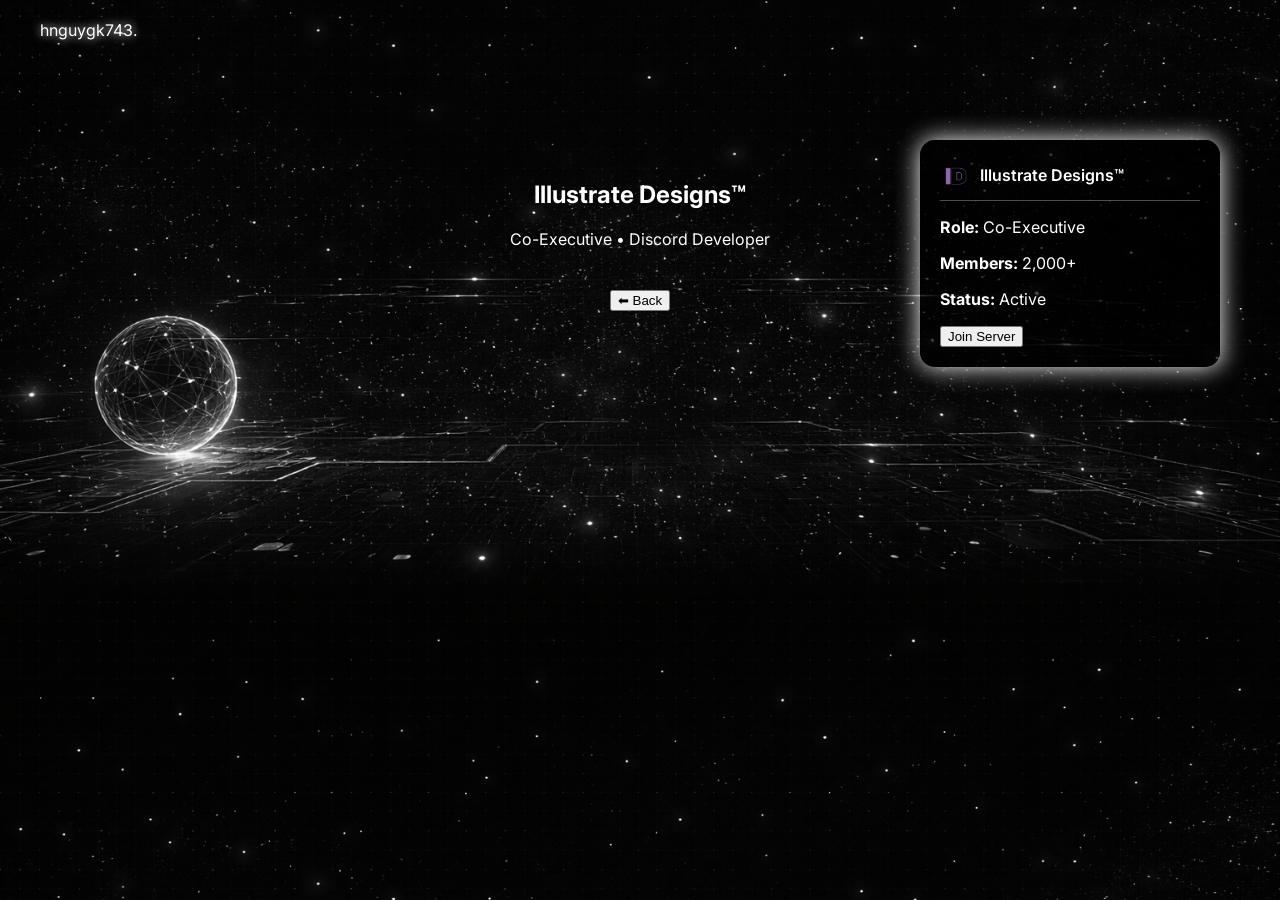
==== server.html @ f6099aa4 "Update server.html" ====
<!DOCTYPE html>
<html lang="en">
<head>
<meta charset="UTF-8">
<title>My Work</title>

<link href="https://fonts.googleapis.com/css2?family=Inter:wght@300;400;600&display=swap" rel="stylesheet">
<link rel="stylesheet" href="style.css">
</head>
<body>

<div class="navbar">
    <div class="logo">hnguygk743<span>.</span></div>
</div>

<div class="hero">
    <h2>Illustrate Designs™</h2>
    <p>Co-Executive • Discord Developer</p>
</div>

<!-- EMBED -->
<div class="embed">

    <div class="embed-header">
        <img src="a9986dc9d496c477d5f020ad5e38b54c.png" class="embed-icon">
        <span>Illustrate Designs™</span>
    </div>

    <div class="embed-line"></div>

    <p><strong>Role:</strong> Co-Executive</p>
    <p><strong>Members:</strong> 2,000+</p>
    <p><strong>Status:</strong> Active</p>

    <!-- JOIN INSIDE -->
    <button class="embed-btn" onclick="joinServer()">Join Server</button>
</div>

<div class="center-btn">
    <button class="main-btn" onclick="goBack()">⬅ Back</button>
</div>

<script>
function goBack() {
    window.location.href = "index.html";
}

function joinServer() {
    window.open("https://discord.gg/C8QUeB5fbR", "_blank");
}
</script>

<script src="script.js"></script>

</body>
</html>
---- style.css ----
body {
    margin: 0;
    font-family: 'Inter', sans-serif;
    color: white;
    overflow: hidden; /* ✅ REMOVES GRAY BAR */

    background-image: url("6d734603-56e5-4f46-83e4-88f0aad1c974.png");
    background-size: cover;
    background-position: center;
}

/* NAV */
.navbar {
    padding: 20px 40px;
}

.logo {
    text-shadow: 0 0 10px white;
}

/* HERO */
.hero {
    text-align: center;
    margin-top: 120px;
}

/* CENTER BUTTON */
.center-btn {
    text-align: center;
    margin-top: 40px;
}

/* EMBED POSITION (LIKE YOUR PIC) */
.embed {
    position: fixed;
    right: 60px;
    top: 140px;

    width: 260px;
    padding: 20px;

    background: rgba(0,0,0,0.7);
    border-radius: 15px;

    box-shadow: 0 0 25px white;
    animation: glow 2s infinite alternate;
}

/* ICON HEADER */
.embed-header {
    display: flex;
    align-items: center;
    gap: 10px;
    font-weight: 600;
}

.embed-icon {
    width: 30px;
    height: 30px;
    border-radius: 8px;
}

/* LINE */
.embed-line {
    height: 1px;
    background: rgba(255,255,255,0.3);
    margin: 10px 0;
}

/* JOIN BUTTON */
.join {
    position: fixed;
    bottom: 40px;
    right: 60px;
}

/* ANIMATION */
@keyframes glow {
    from { box-shadow: 0 0 10px white; }
    to { box-shadow: 0 0 35px white; }
}
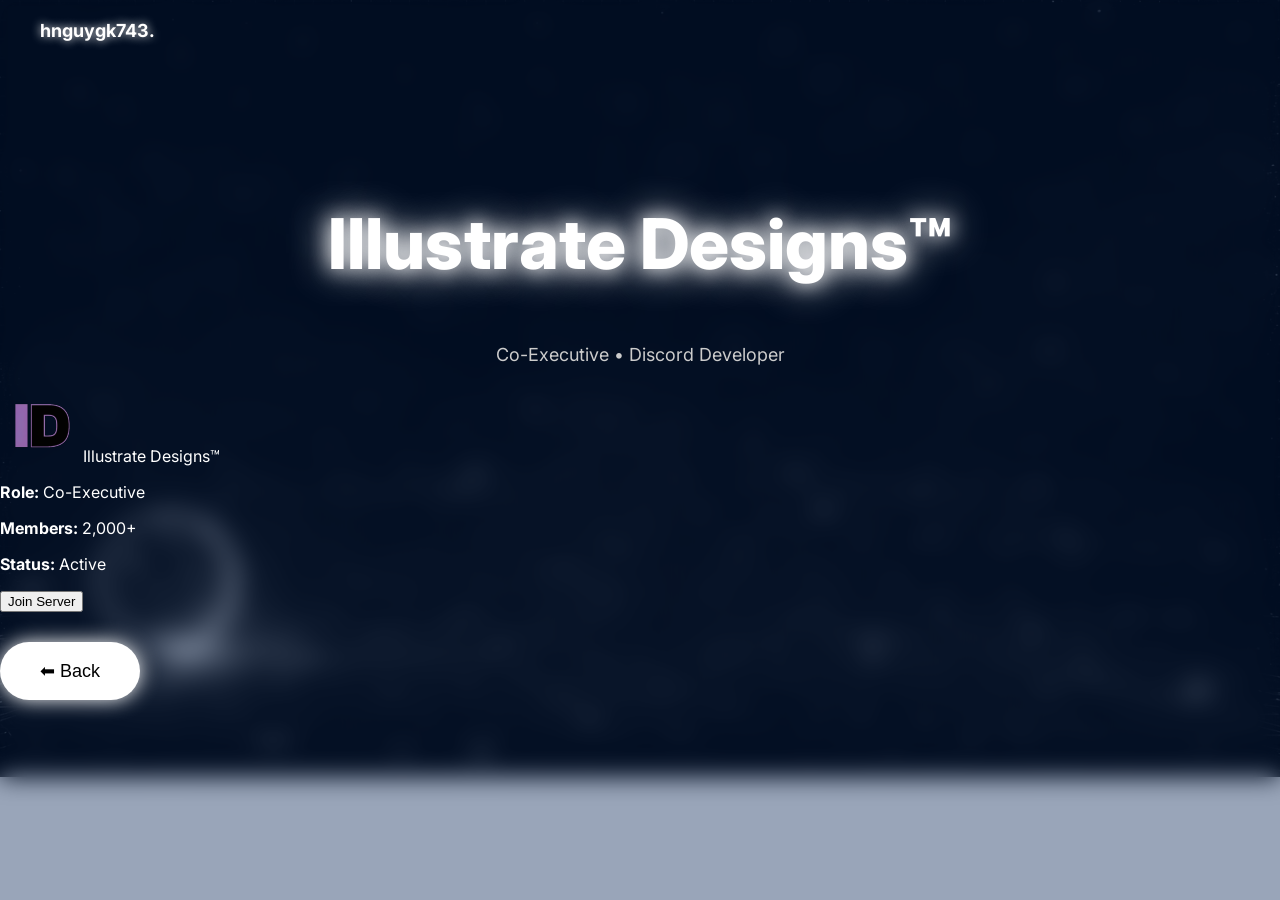
==== commit e6d05395: "Update server.html" ====
--- a/server.html
+++ b/server.html
@@ -32,7 +32,6 @@
     <p><strong>Members:</strong> 2,000+</p>
     <p><strong>Status:</strong> Active</p>
 
-    <!-- JOIN INSIDE -->
     <button class="embed-btn" onclick="joinServer()">Join Server</button>
 </div>
 
--- a/style.css
+++ b/style.css
@@ -2,11 +2,22 @@
     margin: 0;
     font-family: 'Inter', sans-serif;
     color: white;
-    overflow: hidden; /* ✅ REMOVES GRAY BAR */
+    overflow: hidden;
 
-    background-image: url("6d734603-56e5-4f46-83e4-88f0aad1c974.png");
-    background-size: cover;
-    background-position: center;
+    background: url("6d734603-56e5-4f46-83e4-88f0aad1c974.png") center/cover no-repeat;
+}
+
+/* BLUR + BLUE TINT */
+body::before {
+    content: "";
+    position: fixed;
+    width: 100%;
+    height: 100%;
+
+    backdrop-filter: blur(12px);
+    background: rgba(0, 30, 80, 0.4);
+
+    z-index: -1;
 }
 
 /* NAV */
@@ -15,67 +26,144 @@
 }
 
 .logo {
+    font-weight: 700;
+    font-size: 18px;
     text-shadow: 0 0 10px white;
 }
 
 /* HERO */
 .hero {
     text-align: center;
-    margin-top: 120px;
+    margin-top: 140px;
 }
 
-/* CENTER BUTTON */
-.center-btn {
-    text-align: center;
-    margin-top: 40px;
+.hero h1 {
+    font-size: 16px;
+    letter-spacing: 5px;
+    color: #aaa;
 }
 
-/* EMBED POSITION (LIKE YOUR PIC) */
-.embed {
-    position: fixed;
-    right: 60px;
-    top: 140px;
+.hero h2 {
+    font-size: 70px;
+    font-weight: 800;
 
-    width: 260px;
-    padding: 20px;
-
-    background: rgba(0,0,0,0.7);
-    border-radius: 15px;
-
-    box-shadow: 0 0 25px white;
-    animation: glow 2s infinite alternate;
+    text-shadow:
+        0 0 20px white,
+        0 0 40px white;
 }
 
-/* ICON HEADER */
-.embed-header {
-    display: flex;
-    align-items: center;
-    gap: 10px;
-    font-weight: 600;
+.hero p {
+    font-size: 18px;
+    color: #ccc;
 }
 
-.embed-icon {
-    width: 30px;
-    height: 30px;
-    border-radius: 8px;
+/* BUTTON */
+.main-btn {
+    margin-top: 30px;
+    padding: 18px 40px;
+    font-size: 18px;
+
+    border-radius: 30px;
+    border: none;
+
+    background: white;
+    color: black;
+
+    box-shadow: 0 0 20px white;
+
+    cursor: pointer;
+    transition: 0.3s;
 }
 
-/* LINE */
-.embed-line {
-    height: 1px;
-    background: rgba(255,255,255,0.3);
+.main-btn:hover {
+    transform: scale(1.05);
+    box-shadow: 0 0 40px white;
+}
+
+/* FLOATING EMBEDS AREA */
+.embed-area {
+    position: absolute;
+    width: 100%;
+    height: 100%;
+    pointer-events: none;
+}
+
+/* FLOATING EMBEDS */
+.floating-embed {
+    position: absolute;
+    width: 200px;
+    height: 120px;
+
+    border-radius: 15px;
+    background: rgba(0,0,0,0.4);
+    border: 1px solid white;
+
+    box-shadow: 0 0 20px rgba(255,255,255,0.3);
+
+    animation: floatMove 12s infinite linear;
+}
+
+/* DIFFERENT POSITIONS */
+.floating-embed:nth-child(1) {
+    top: 20%;
+    left: -200px;
+    animation-delay: 0s;
+}
+
+.floating-embed:nth-child(2) {
+    top: 60%;
+    left: -250px;
+    animation-delay: 4s;
+}
+
+.floating-embed:nth-child(3) {
+    top: 40%;
+    left: -300px;
+    animation-delay: 8s;
+}
+
+/* MOVEMENT */
+@keyframes floatMove {
+    from { transform: translateX(0); }
+    to { transform: translateX(140vw); }
+}
+
+/* PLAYER */
+.player {
+    position: fixed;
+    bottom: 20px;
+    right: 20px;
+    width: 260px;
+
+    background: rgba(0,0,0,0.6);
+    padding: 20px;
+    border-radius: 20px;
+
+    border: 1px solid white;
+    box-shadow: 0 0 20px white;
+}
+
+.cover {
+    width: 100%;
+    border-radius: 10px;
+    box-shadow: 0 0 15px white;
+}
+
+.controls button {
+    background: white;
+    border: none;
+    border-radius: 50%;
+    padding: 10px;
+}
+
+/* PROGRESS */
+.progress-container {
+    height: 5px;
+    background: rgba(255,255,255,0.2);
     margin: 10px 0;
 }
 
-/* JOIN BUTTON */
-.join {
-    position: fixed;
-    bottom: 40px;
-    right: 60px;
+#progress {
+    background: white;
+    height: 100%;
 }
-
-/* ANIMATION */
-@keyframes glow {
-    from { box-shadow: 0 0 10px white; }
-    to { box-shadow: 0 0 35px white; }
-}
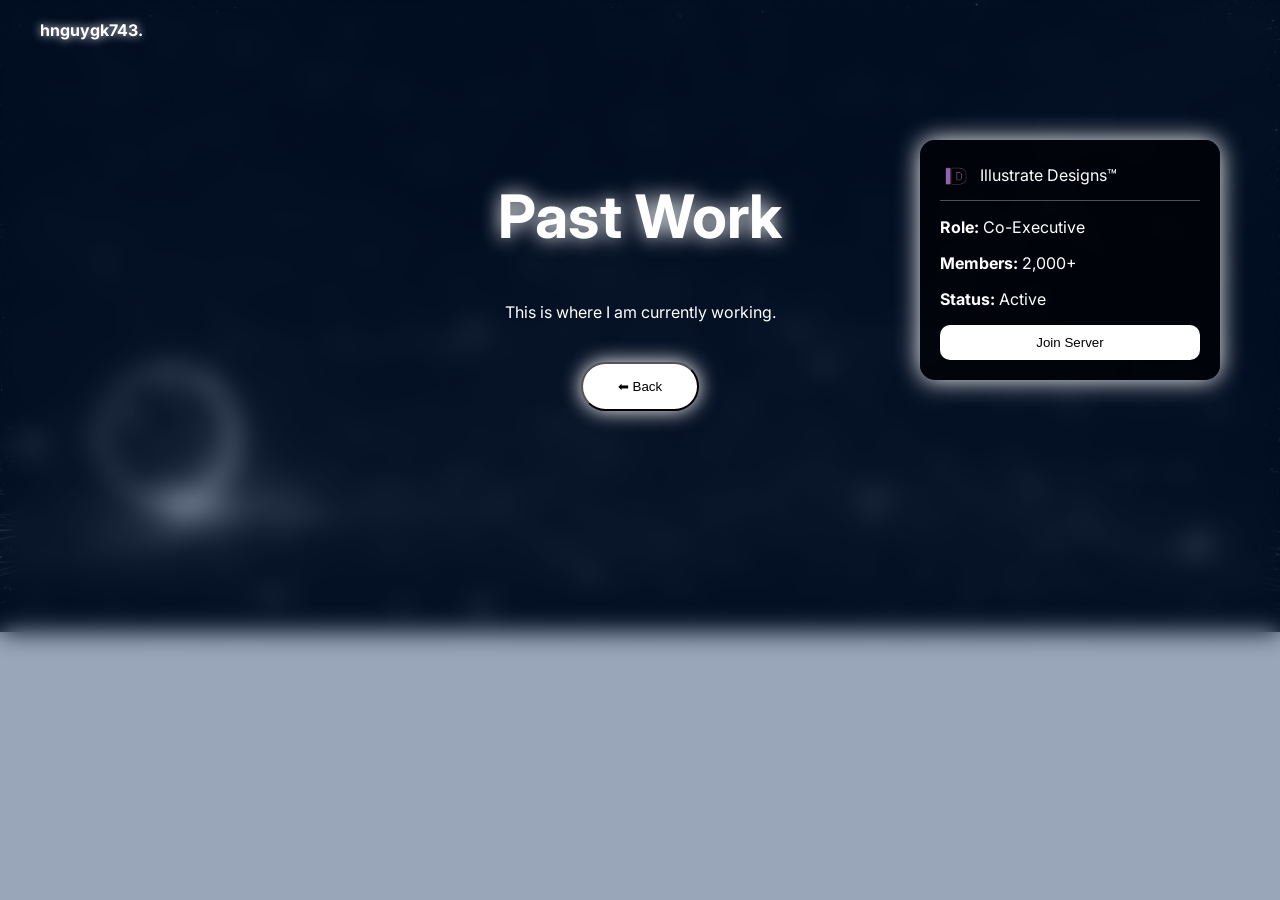
==== commit 8f18de0a: "Update server.html" ====
--- a/server.html
+++ b/server.html
@@ -14,8 +14,8 @@
 </div>
 
 <div class="hero">
-    <h2>Illustrate Designs™</h2>
-    <p>Co-Executive • Discord Developer</p>
+    <h2>Past Work</h2>
+    <p>This is where I am currently working.</p>
 </div>
 
 <!-- EMBED -->
--- a/style.css
+++ b/style.css
@@ -1,169 +1,141 @@
 body {
-    margin: 0;
-    font-family: 'Inter', sans-serif;
-    color: white;
-    overflow: hidden;
+    margin:0;
+    font-family:'Inter',sans-serif;
+    color:white;
+    overflow:hidden;
 
-    background: url("6d734603-56e5-4f46-83e4-88f0aad1c974.png") center/cover no-repeat;
+    background:url("6d734603-56e5-4f46-83e4-88f0aad1c974.png") center/cover no-repeat;
 }
 
-/* BLUR + BLUE TINT */
+/* BLUR */
 body::before {
-    content: "";
-    position: fixed;
-    width: 100%;
-    height: 100%;
-
-    backdrop-filter: blur(12px);
-    background: rgba(0, 30, 80, 0.4);
-
-    z-index: -1;
+    content:"";
+    position:fixed;
+    width:100%;
+    height:100%;
+    backdrop-filter:blur(12px);
+    background:rgba(0,30,80,0.4);
+    z-index:-1;
 }
 
 /* NAV */
-.navbar {
-    padding: 20px 40px;
-}
+.navbar { padding:20px 40px; }
 
 .logo {
-    font-weight: 700;
-    font-size: 18px;
-    text-shadow: 0 0 10px white;
+    font-weight:700;
+    text-shadow:0 0 10px white;
 }
 
 /* HERO */
 .hero {
-    text-align: center;
-    margin-top: 140px;
-}
-
-.hero h1 {
-    font-size: 16px;
-    letter-spacing: 5px;
-    color: #aaa;
+    text-align:center;
+    margin-top:120px;
 }
 
 .hero h2 {
-    font-size: 70px;
-    font-weight: 800;
-
-    text-shadow:
-        0 0 20px white,
-        0 0 40px white;
-}
-
-.hero p {
-    font-size: 18px;
-    color: #ccc;
+    font-size:60px;
+    text-shadow:0 0 20px white;
 }
 
 /* BUTTON */
 .main-btn {
-    margin-top: 30px;
-    padding: 18px 40px;
-    font-size: 18px;
-
-    border-radius: 30px;
-    border: none;
-
-    background: white;
-    color: black;
-
-    box-shadow: 0 0 20px white;
-
-    cursor: pointer;
-    transition: 0.3s;
-}
-
-.main-btn:hover {
-    transform: scale(1.05);
-    box-shadow: 0 0 40px white;
-}
-
-/* FLOATING EMBEDS AREA */
-.embed-area {
-    position: absolute;
-    width: 100%;
-    height: 100%;
-    pointer-events: none;
-}
-
-/* FLOATING EMBEDS */
-.floating-embed {
-    position: absolute;
-    width: 200px;
-    height: 120px;
-
-    border-radius: 15px;
-    background: rgba(0,0,0,0.4);
-    border: 1px solid white;
-
-    box-shadow: 0 0 20px rgba(255,255,255,0.3);
-
-    animation: floatMove 12s infinite linear;
-}
-
-/* DIFFERENT POSITIONS */
-.floating-embed:nth-child(1) {
-    top: 20%;
-    left: -200px;
-    animation-delay: 0s;
-}
-
-.floating-embed:nth-child(2) {
-    top: 60%;
-    left: -250px;
-    animation-delay: 4s;
-}
-
-.floating-embed:nth-child(3) {
-    top: 40%;
-    left: -300px;
-    animation-delay: 8s;
-}
-
-/* MOVEMENT */
-@keyframes floatMove {
-    from { transform: translateX(0); }
-    to { transform: translateX(140vw); }
+    padding:15px 35px;
+    border-radius:30px;
+    background:white;
+    color:black;
+    box-shadow:0 0 20px white;
+    cursor:pointer;
 }
 
 /* PLAYER */
 .player {
-    position: fixed;
-    bottom: 20px;
-    right: 20px;
-    width: 260px;
+    position:fixed;
+    bottom:20px;
+    right:20px;
+    width:260px;
 
-    background: rgba(0,0,0,0.6);
-    padding: 20px;
-    border-radius: 20px;
+    background:rgba(0,0,0,0.6);
+    padding:20px;
+    border-radius:20px;
 
-    border: 1px solid white;
-    box-shadow: 0 0 20px white;
+    border:1px solid white;
+    box-shadow:0 0 20px white;
 }
 
 .cover {
-    width: 100%;
-    border-radius: 10px;
-    box-shadow: 0 0 15px white;
+    width:100%;
+    border-radius:10px;
+    box-shadow:0 0 15px white;
+}
+
+.controls {
+    display:flex;
+    justify-content:center;
+    gap:10px;
 }
 
 .controls button {
-    background: white;
-    border: none;
-    border-radius: 50%;
-    padding: 10px;
+    background:white;
+    border:none;
+    border-radius:50%;
+    padding:10px;
 }
 
-/* PROGRESS */
 .progress-container {
-    height: 5px;
-    background: rgba(255,255,255,0.2);
-    margin: 10px 0;
+    height:5px;
+    background:rgba(255,255,255,0.2);
+    margin:10px 0;
 }
 
 #progress {
-    background: white;
-    height: 100%;
+    height:100%;
+    background:white;
 }
+
+/* EMBED */
+.embed {
+    position:fixed;
+    right:60px;
+    top:140px;
+
+    width:260px;
+    padding:20px;
+
+    background:rgba(0,0,0,0.7);
+    border-radius:15px;
+
+    box-shadow:0 0 25px white;
+}
+
+.embed-header {
+    display:flex;
+    align-items:center;
+    gap:10px;
+}
+
+.embed-icon {
+    width:30px;
+    height:30px;
+    border-radius:8px;
+}
+
+.embed-line {
+    height:1px;
+    background:rgba(255,255,255,0.3);
+    margin:10px 0;
+}
+
+.embed-btn {
+    width:100%;
+    padding:10px;
+    border-radius:10px;
+    background:white;
+    color:black;
+    border:none;
+    cursor:pointer;
+}
+
+.center-btn {
+    text-align:center;
+    margin-top:40px;
+}
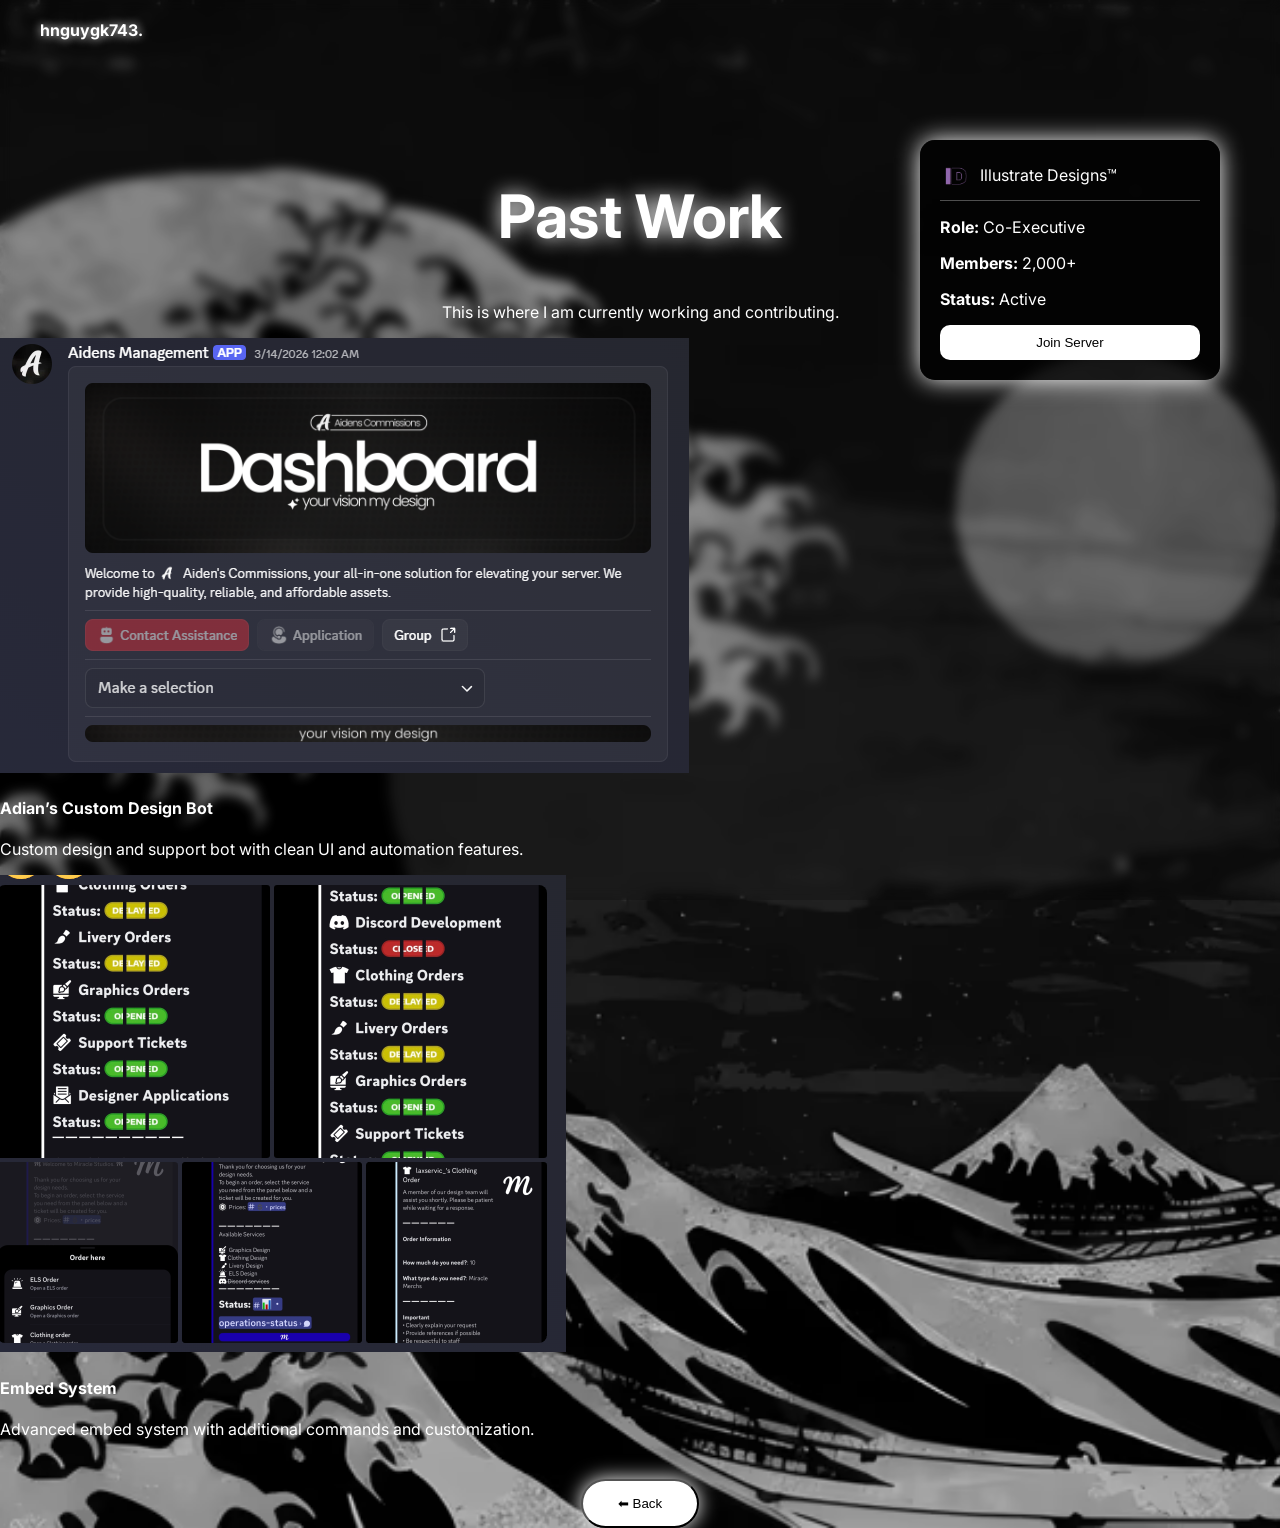
==== commit 7a2e72cd: "Update server.html" ====
--- a/server.html
+++ b/server.html
@@ -15,10 +15,10 @@
 
 <div class="hero">
     <h2>Past Work</h2>
-    <p>This is where I am currently working.</p>
+    <p>This is where I am currently working and contributing.</p>
 </div>
 
-<!-- EMBED -->
+<!-- MAIN EMBED -->
 <div class="embed">
 
     <div class="embed-header">
@@ -33,6 +33,30 @@
     <p><strong>Status:</strong> Active</p>
 
     <button class="embed-btn" onclick="joinServer()">Join Server</button>
+</div>
+
+<!-- PROJECT EMBED 1 -->
+<div class="project-embed">
+
+    <img src="1.png" class="project-img">
+
+    <div>
+        <h4>Adian’s Custom Design Bot</h4>
+        <p>Custom design and support bot with clean UI and automation features.</p>
+    </div>
+
+</div>
+
+<!-- PROJECT EMBED 2 -->
+<div class="project-embed">
+
+    <img src="Screenshot 2026-03-23 000004.png" class="project-img">
+
+    <div>
+        <h4>Embed System</h4>
+        <p>Advanced embed system with additional commands and customization.</p>
+    </div>
+
 </div>
 
 <div class="center-btn">
--- a/style.css
+++ b/style.css
@@ -4,7 +4,7 @@
     color:white;
     overflow:hidden;
 
-    background:url("6d734603-56e5-4f46-83e4-88f0aad1c974.png") center/cover no-repeat;
+    background: url("9eab687cdd4089ffe0fb1c131cbe77d1.png") center 20% / cover no-repeat;
 }
 
 /* BLUR */
@@ -13,10 +13,11 @@
     position:fixed;
     width:100%;
     height:100%;
-    backdrop-filter:blur(12px);
-    background:rgba(0,30,80,0.4);
+    backdrop-filter: blur(6px); /* less blur */
+    background: rgba(0,0,0,0.2); /* removes blue tint */
     z-index:-1;
 }
+
 
 /* NAV */
 .navbar { padding:20px 40px; }
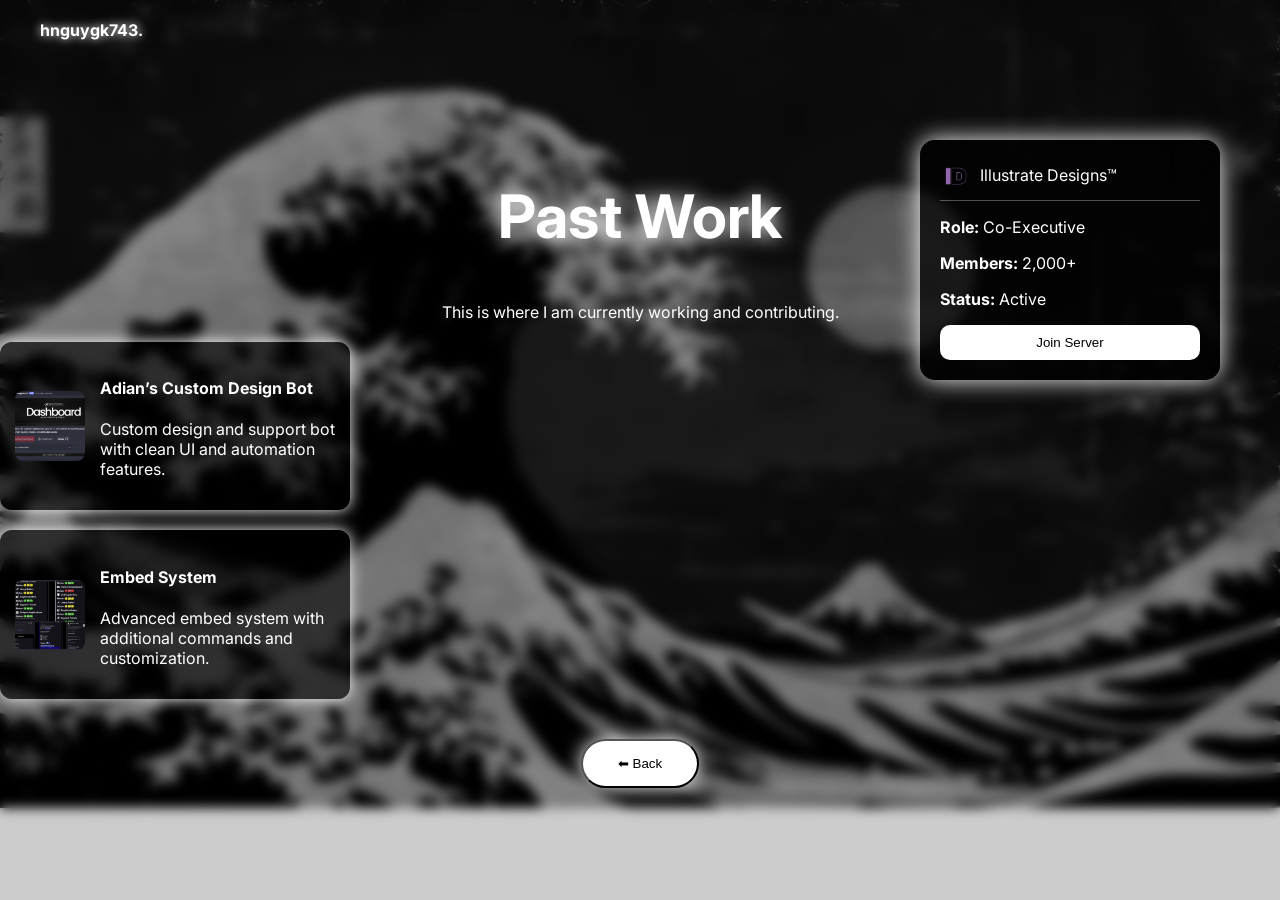
==== commit cdd67c86: "Update server.html" ====
--- a/server.html
+++ b/server.html
@@ -36,7 +36,7 @@
 </div>
 
 <!-- PROJECT EMBED 1 -->
-<div class="project-embed">
+<div class="project-embed" onclick="openPreview('1.png')">
 
     <img src="1.png" class="project-img">
 
@@ -48,7 +48,7 @@
 </div>
 
 <!-- PROJECT EMBED 2 -->
-<div class="project-embed">
+<div class="project-embed" onclick="openPreview('Screenshot 2026-03-23 000004.png')">
 
     <img src="Screenshot 2026-03-23 000004.png" class="project-img">
 
@@ -63,6 +63,11 @@
     <button class="main-btn" onclick="goBack()">⬅ Back</button>
 </div>
 
+<!-- 🔥 FULLSCREEN PREVIEW -->
+<div id="preview" class="preview" onclick="closePreview()">
+    <img id="previewImg">
+</div>
+
 <script>
 function goBack() {
     window.location.href = "index.html";
@@ -71,6 +76,16 @@
 function joinServer() {
     window.open("https://discord.gg/C8QUeB5fbR", "_blank");
 }
+
+/* PREVIEW */
+function openPreview(src) {
+    document.getElementById("preview").style.display = "flex";
+    document.getElementById("previewImg").src = src;
+}
+
+function closePreview() {
+    document.getElementById("preview").style.display = "none";
+}
 </script>
 
 <script src="script.js"></script>
--- a/style.css
+++ b/style.css
@@ -140,3 +140,26 @@
     text-align:center;
     margin-top:40px;
 }
+/* PROJECT EMBEDS */
+.project-embed {
+    display: flex;
+    gap: 15px;
+    align-items: center;
+
+    margin-top: 20px;
+    padding: 15px;
+
+    width: 320px;
+
+    background: rgba(0,0,0,0.6);
+    border-radius: 12px;
+
+    box-shadow: 0 0 15px white;
+}
+
+.project-img {
+    width: 70px;
+    height: 70px;
+    object-fit: cover;
+    border-radius: 8px;
+}
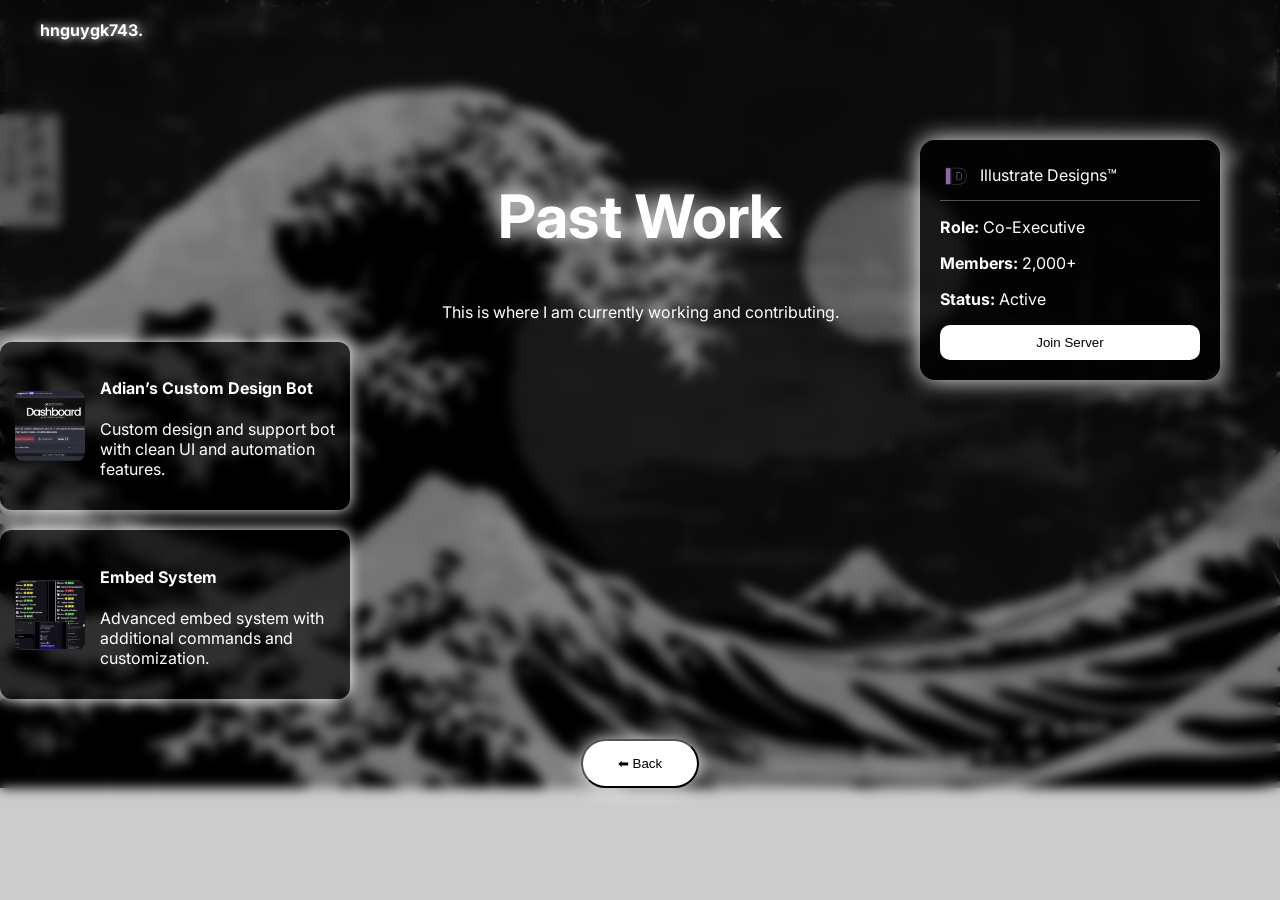
==== commit 4ffa51f3: "Update server.html" ====
--- a/server.html
+++ b/server.html
@@ -20,7 +20,6 @@
 
 <!-- MAIN EMBED -->
 <div class="embed">
-
     <div class="embed-header">
         <img src="a9986dc9d496c477d5f020ad5e38b54c.png" class="embed-icon">
         <span>Illustrate Designs™</span>
@@ -35,26 +34,23 @@
     <button class="embed-btn" onclick="joinServer()">Join Server</button>
 </div>
 
-<!-- PROJECT EMBED 1 -->
-<div class="project-embed" onclick="openPreview('1.png')">
+<!-- 🔥 PROJECT GRID -->
+<div class="project-grid">
 
-    <img src="1.png" class="project-img">
-
-    <div>
-        <h4>Adian’s Custom Design Bot</h4>
-        <p>Custom design and support bot with clean UI and automation features.</p>
+    <div class="project-embed" onclick="openPreview('1.png')">
+        <img src="1.png" class="project-img">
+        <div>
+            <h4>Adian’s Custom Design Bot</h4>
+            <p>Custom design and support bot with clean UI and automation features.</p>
+        </div>
     </div>
 
-</div>
-
-<!-- PROJECT EMBED 2 -->
-<div class="project-embed" onclick="openPreview('Screenshot 2026-03-23 000004.png')">
-
-    <img src="Screenshot 2026-03-23 000004.png" class="project-img">
-
-    <div>
-        <h4>Embed System</h4>
-        <p>Advanced embed system with additional commands and customization.</p>
+    <div class="project-embed" onclick="openPreview('Screenshot 2026-03-23 000004.png')">
+        <img src="Screenshot 2026-03-23 000004.png" class="project-img">
+        <div>
+            <h4>Embed System</h4>
+            <p>Advanced embed system with additional commands and customization.</p>
+        </div>
     </div>
 
 </div>
@@ -63,7 +59,7 @@
     <button class="main-btn" onclick="goBack()">⬅ Back</button>
 </div>
 
-<!-- 🔥 FULLSCREEN PREVIEW -->
+<!-- PREVIEW -->
 <div id="preview" class="preview" onclick="closePreview()">
     <img id="previewImg">
 </div>
@@ -77,7 +73,6 @@
     window.open("https://discord.gg/C8QUeB5fbR", "_blank");
 }
 
-/* PREVIEW */
 function openPreview(src) {
     document.getElementById("preview").style.display = "flex";
     document.getElementById("previewImg").src = src;
--- a/style.css
+++ b/style.css
@@ -163,3 +163,27 @@
     object-fit: cover;
     border-radius: 8px;
 }
+/* FULLSCREEN PREVIEW */
+.preview {
+    position: fixed;
+    top: 0;
+    left: 0;
+    width: 100%;
+    height: 100%;
+
+    background: rgba(0,0,0,0.9);
+
+    display: none;
+    justify-content: center;
+    align-items: center;
+
+    z-index: 999;
+}
+
+.preview img {
+    max-width: 80%;
+    max-height: 80%;
+    border-radius: 10px;
+
+    box-shadow: 0 0 30px white;
+}
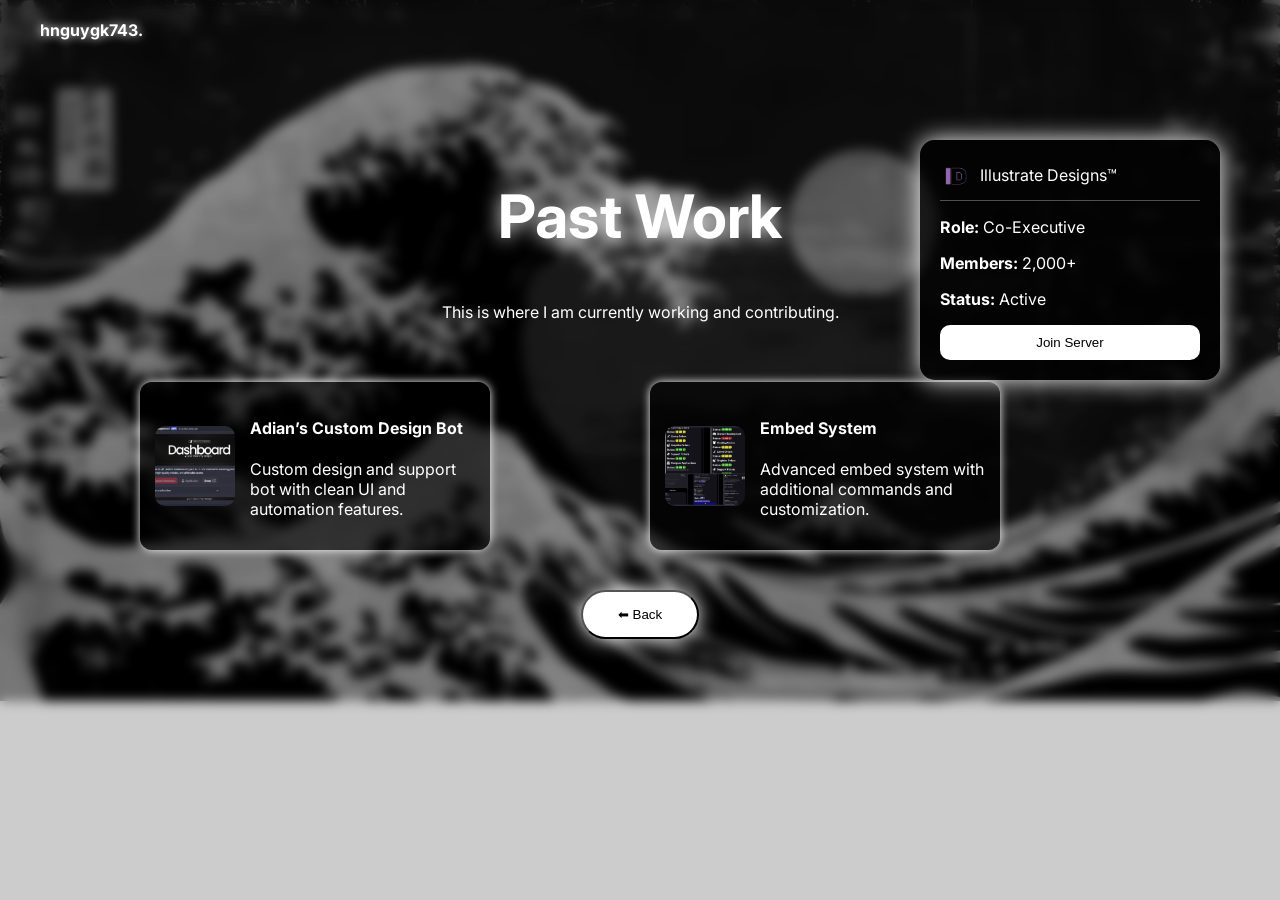
==== commit 5fb45213: "Update server.html" ====
--- a/server.html
+++ b/server.html
@@ -34,7 +34,7 @@
     <button class="embed-btn" onclick="joinServer()">Join Server</button>
 </div>
 
-<!-- 🔥 PROJECT GRID -->
+<!-- PROJECT GRID -->
 <div class="project-grid">
 
     <div class="project-embed" onclick="openPreview('1.png')">
@@ -64,6 +64,9 @@
     <img id="previewImg">
 </div>
 
+<!-- 🔥 AUDIO (keeps music working on this page) -->
+<audio id="bgMusic"></audio>
+
 <script>
 function goBack() {
     window.location.href = "index.html";
@@ -81,6 +84,27 @@
 function closePreview() {
     document.getElementById("preview").style.display = "none";
 }
+
+/* 🔥 RESTORE MUSIC */
+window.addEventListener("load", () => {
+    const audio = document.getElementById("bgMusic");
+
+    const savedIndex = localStorage.getItem("songIndex");
+    const savedTime = localStorage.getItem("songTime");
+
+    if (savedIndex !== null) {
+        const songs = JSON.parse(localStorage.getItem("songsList"));
+
+        if (songs) {
+            audio.src = songs[savedIndex].file;
+
+            audio.addEventListener("loadedmetadata", () => {
+                audio.currentTime = savedTime || 0;
+                audio.play();
+            });
+        }
+    }
+});
 </script>
 
 <script src="script.js"></script>
--- a/style.css
+++ b/style.css
@@ -187,3 +187,87 @@
 
     box-shadow: 0 0 30px white;
 }
+/* GRID */
+.project-grid {
+    display: grid;
+    grid-template-columns: repeat(auto-fit, minmax(320px, 1fr));
+    gap: 20px;
+
+    margin: 40px auto;
+    width: 90%;
+    max-width: 1000px;
+}
+
+/* EMBED CARD */
+.project-embed {
+    display: flex;
+    gap: 15px;
+    align-items: center;
+
+    padding: 15px;
+
+    background: rgba(0,0,0,0.6);
+    border-radius: 12px;
+
+    box-shadow: 0 0 10px white;
+
+    cursor: pointer;
+    transition: 0.25s;
+}
+
+.project-embed:hover {
+    transform: translateY(-5px) scale(1.02);
+    box-shadow: 0 0 25px white;
+}
+
+/* IMAGE */
+.project-img {
+    width: 80px;
+    height: 80px;
+    object-fit: cover;
+    border-radius: 10px;
+}
+/* LOADER */
+#loader {
+    position: fixed;
+    width: 100%;
+    height: 100%;
+    background: black;
+
+    display: flex;
+    justify-content: center;
+    align-items: center;
+
+    z-index: 9999;
+}
+
+/* TEXT */
+.loader-text {
+    font-size: 28px;
+    font-weight: 600;
+    margin-bottom: 15px;
+
+    text-align: center;
+    text-shadow: 0 0 15px white;
+}
+
+/* BAR */
+.loader-bar {
+    width: 200px;
+    height: 4px;
+    background: rgba(255,255,255,0.2);
+    border-radius: 10px;
+    overflow: hidden;
+}
+
+.loader-fill {
+    width: 0%;
+    height: 100%;
+    background: white;
+    animation: loadBar 2s ease forwards;
+}
+
+/* ANIMATION */
+@keyframes loadBar {
+    to { width: 100%; }
+}
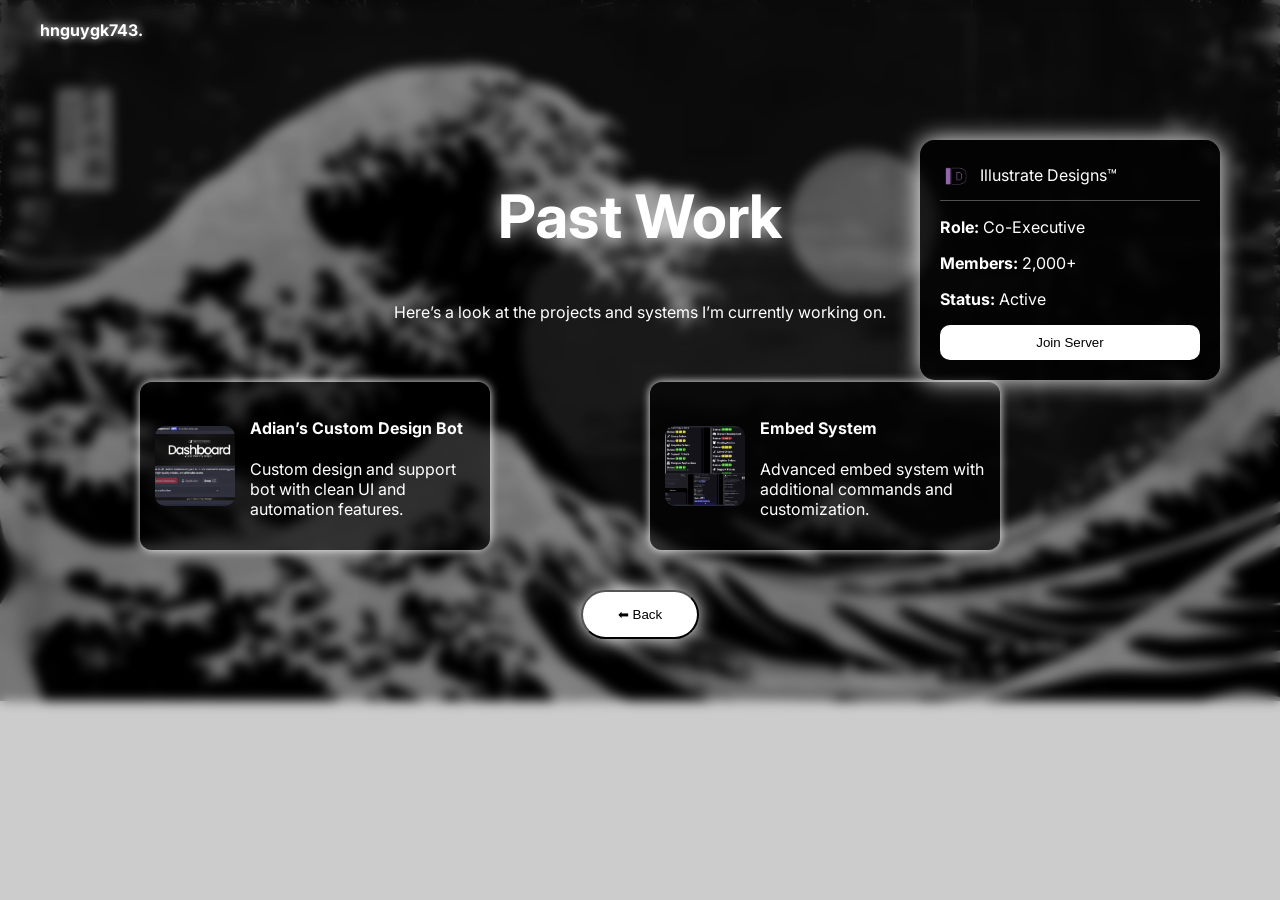
==== commit 119afa91: "Update server.html" ====
--- a/server.html
+++ b/server.html
@@ -15,7 +15,7 @@
 
 <div class="hero">
     <h2>Past Work</h2>
-    <p>This is where I am currently working and contributing.</p>
+    <p>Here’s a look at the projects and systems I’m currently working on.</p>
 </div>
 
 <!-- MAIN EMBED -->
@@ -64,8 +64,8 @@
     <img id="previewImg">
 </div>
 
-<!-- 🔥 AUDIO (keeps music working on this page) -->
-<audio id="bgMusic"></audio>
+<!-- AUDIO -->
+<audio id="bgMusic" preload="auto"></audio>
 
 <script>
 function goBack() {
@@ -84,27 +84,6 @@
 function closePreview() {
     document.getElementById("preview").style.display = "none";
 }
-
-/* 🔥 RESTORE MUSIC */
-window.addEventListener("load", () => {
-    const audio = document.getElementById("bgMusic");
-
-    const savedIndex = localStorage.getItem("songIndex");
-    const savedTime = localStorage.getItem("songTime");
-
-    if (savedIndex !== null) {
-        const songs = JSON.parse(localStorage.getItem("songsList"));
-
-        if (songs) {
-            audio.src = songs[savedIndex].file;
-
-            audio.addEventListener("loadedmetadata", () => {
-                audio.currentTime = savedTime || 0;
-                audio.play();
-            });
-        }
-    }
-});
 </script>
 
 <script src="script.js"></script>
